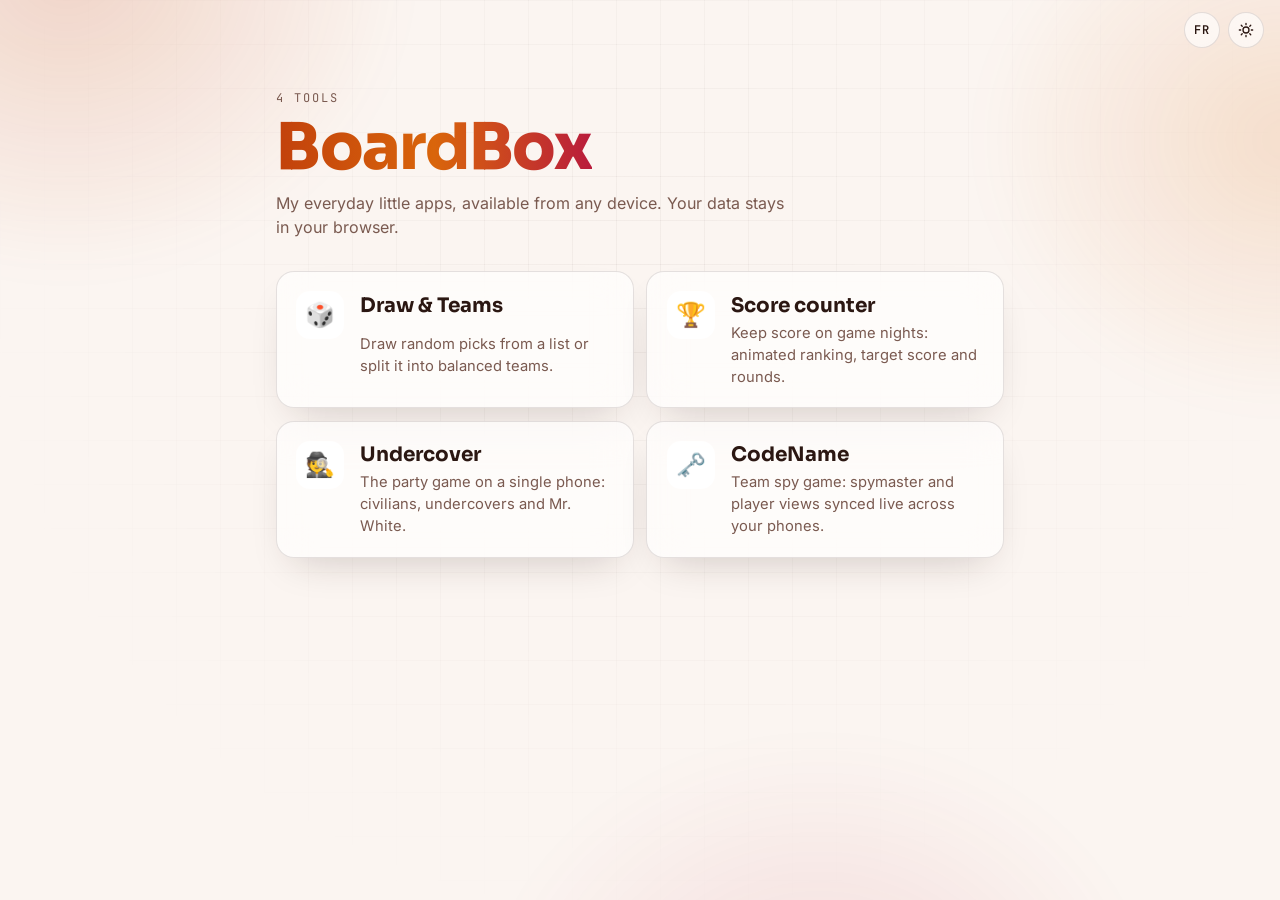
==== index.html @ 595f3a4e "Fluidité sur mobile : fond fixe, sans verre dépoli, dé 3D économe Au doigt, le flou du verre dépoli " ====
<!doctype html>
<html lang="fr">
<head>
<meta charset="utf-8">
<meta name="viewport" content="width=device-width,initial-scale=1,viewport-fit=cover">
<meta http-equiv="Content-Security-Policy" content="default-src 'self'; script-src 'self'; style-src 'self' 'unsafe-inline'; font-src 'self'; img-src 'self' data:; connect-src 'self'; object-src 'none'; base-uri 'self'; form-action 'self'">
<meta name="referrer" content="strict-origin-when-cross-origin">
<title data-i18n="title">BoardBox</title>
<meta name="description" content="BoardBox : petits outils et jeux de soirée, accessibles partout.">
<link rel="manifest" href="manifest.webmanifest">
<link rel="icon" type="image/png" href="commun/icons/favicon.png">
<link rel="apple-touch-icon" href="commun/icons/apple-touch-icon.png">
<meta name="theme-color" content="#150c0a">
<link rel="stylesheet" href="commun/base.css?v=12">
<script src="commun/commun.js?v=8"></script>
<style>
/* Barre du haut : seulement langue + thème, alignés à droite */
.topbar { justify-content: flex-end; }
main { width: 100%; max-width: 760px; margin: 0 auto; padding: 0 16px calc(env(safe-area-inset-bottom, 0px) + 40px); }
.hero { margin: 1.5rem 0 2rem; }
.eyebrow { font-family: var(--f-mono); font-size: .75rem; letter-spacing: .16em; text-transform: uppercase; color: var(--muted); }
h1 { font-family: var(--f-display); font-weight: 850; font-size: clamp(2.4rem, 9vw, 4rem); line-height: .95; letter-spacing: -.02em; margin: .6rem 0 .8rem; }

.lead { color: var(--muted); max-width: 52ch; margin: 0; }

.install { display: flex; align-items: center; gap: .8rem; padding: .9rem 1rem; margin-bottom: 1rem; border-radius: 18px; background: var(--surface); border: 1px solid var(--line); }
.install-icon { font-size: 1.6rem; }
.install-text { flex: 1; min-width: 0; }
.install-text p { margin: .15rem 0 0; color: var(--muted); font-size: .88rem; }
.install-btn { height: 40px; padding: 0 1rem; border-radius: 12px; font-weight: 600; }
.install-close { width: 36px; height: 36px; flex: none; border: 0; border-radius: 50%; background: transparent; color: var(--muted); }
.install-close:hover { background: var(--surface-2); }
.tools { list-style: none; margin: 0; padding: 0; display: grid; gap: .8rem; }
@media (min-width: 600px) { .tools { grid-template-columns: 1fr 1fr; } }
.tool { display: grid; grid-template-columns: auto 1fr; gap: .3rem 1rem; align-items: start; height: 100%; padding: 1.2rem; border-radius: 18px; background: var(--surface); border: 1px solid var(--line); color: inherit; text-decoration: none; transition: border-color .2s, transform .3s var(--ease); }
.tool:hover { border-color: var(--accent); transform: translateY(-2px); }
.tool-icon { grid-row: span 2; width: 48px; height: 48px; border-radius: 14px; display: grid; place-items: center; font-size: 1.5rem; background: var(--surface-2); }
.tool h2 { font-family: var(--f-display); font-size: 1.25rem; line-height: 1.15; margin: .15rem 0 0; }
.tool p { color: var(--muted); font-size: .92rem; margin: 0; }

</style>
</head>
<body>
<header class="topbar">
  <div class="topbar-actions">
    <button class="lang-btn" id="langBtn" type="button">EN</button>
    <button class="theme-btn" id="themeBtn" type="button" aria-label="Changer de thème" data-i18n-aria-label="common.theme">
      <svg viewBox="0 0 24 24" fill="none" stroke="currentColor" stroke-width="2" stroke-linecap="round"><circle cx="12" cy="12" r="4.5"/><path d="M12 2v2M12 20v2M2 12h2M20 12h2M4.9 4.9l1.4 1.4M17.7 17.7l1.4 1.4M4.9 19.1l1.4-1.4M17.7 6.3l1.4-1.4"/></svg>
    </button>
  </div>
</header>

<main>
  <section class="hero">
    <span class="eyebrow" id="count"></span>
    <h1><span class="grad-text" data-i18n="title">BoardBox</span></h1>
    <p class="lead" data-i18n="lead">Mes petites applis du quotidien, utilisables depuis n'importe quel appareil. Les données restent dans votre navigateur.</p>
  </section>

  <section class="install glass" id="install" hidden>
    <span class="install-icon" aria-hidden="true">📲</span>
    <div class="install-text">
      <b data-i18n="install.title">Installer l'appli</b>
      <p id="installText"></p>
    </div>
    <button class="btn-primary install-btn" id="installBtn" type="button" hidden data-i18n="install.button">Installer</button>
    <button class="install-close" id="installClose" type="button" aria-label="Masquer" data-i18n-aria-label="install.dismiss">✕</button>
  </section>

  <ul class="tools" id="tools"></ul>

</main>

<script src="accueil.js?v=7"></script>
</body>
</html>
---- commun/base.css ----
/* Design system de BoardBox — style « aurora » : fond lumineux animé, cartes en verre,
   titres en dégradé. Palette chaude rouge/orange (contrastes WCAG vérifiés). Thèmes clair et sombre.
   Les pages chargent ce fichier (polices incluses, voir @font-face ci-dessous), puis leur propre CSS. */

/* Polices auto-hébergées (SIL Open Font License, voir fonts/OFL-*.txt). Générées depuis Google Fonts :
   aucune requête vers Google à l'utilisation. Polices variables : un fichier par police et par sous-ensemble. */
@font-face { font-family: 'Inter'; font-style: normal; font-weight: 400 700; font-display: swap;
  src: url('fonts/inter-latin.woff2') format('woff2');
  unicode-range: U+0000-00FF, U+0131, U+0152-0153, U+02BB-02BC, U+02C6, U+02DA, U+02DC, U+0304, U+0308, U+0329, U+2000-206F, U+20AC, U+2122, U+2191, U+2193, U+2212, U+2215, U+FEFF, U+FFFD; }
@font-face { font-family: 'Inter'; font-style: normal; font-weight: 400 700; font-display: swap;
  src: url('fonts/inter-latin-ext.woff2') format('woff2');
  unicode-range: U+0100-02BA, U+02BD-02C5, U+02C7-02CC, U+02CE-02D7, U+02DD-02FF, U+0304, U+0308, U+0329, U+1D00-1DBF, U+1E00-1E9F, U+1EF2-1EFF, U+2020, U+20A0-20AB, U+20AD-20C4, U+2113, U+2C60-2C7F, U+A720-A7FF; }
@font-face { font-family: 'JetBrains Mono'; font-style: normal; font-weight: 400 600; font-display: swap;
  src: url('fonts/jetbrains-mono-latin.woff2') format('woff2');
  unicode-range: U+0000-00FF, U+0131, U+0152-0153, U+02BB-02BC, U+02C6, U+02DA, U+02DC, U+0304, U+0308, U+0329, U+2000-206F, U+20AC, U+2122, U+2191, U+2193, U+2212, U+2215, U+FEFF, U+FFFD; }
@font-face { font-family: 'JetBrains Mono'; font-style: normal; font-weight: 400 600; font-display: swap;
  src: url('fonts/jetbrains-mono-latin-ext.woff2') format('woff2');
  unicode-range: U+0100-02BA, U+02BD-02C5, U+02C7-02CC, U+02CE-02D7, U+02DD-02FF, U+0304, U+0308, U+0329, U+1D00-1DBF, U+1E00-1E9F, U+1EF2-1EFF, U+2020, U+20A0-20AB, U+20AD-20C4, U+2113, U+2C60-2C7F, U+A720-A7FF; }
@font-face { font-family: 'Sora'; font-style: normal; font-weight: 400 800; font-display: swap;
  src: url('fonts/sora-latin.woff2') format('woff2');
  unicode-range: U+0000-00FF, U+0131, U+0152-0153, U+02BB-02BC, U+02C6, U+02DA, U+02DC, U+0304, U+0308, U+0329, U+2000-206F, U+20AC, U+2122, U+2191, U+2193, U+2212, U+2215, U+FEFF, U+FFFD; }
@font-face { font-family: 'Sora'; font-style: normal; font-weight: 400 800; font-display: swap;
  src: url('fonts/sora-latin-ext.woff2') format('woff2');
  unicode-range: U+0100-02BA, U+02BD-02C5, U+02C7-02CC, U+02CE-02D7, U+02DD-02FF, U+0304, U+0308, U+0329, U+1D00-1DBF, U+1E00-1E9F, U+1EF2-1EFF, U+2020, U+20A0-20AB, U+20AD-20C4, U+2113, U+2C60-2C7F, U+A720-A7FF; }


/* ---------- Couleurs : thème clair (par défaut) ---------- */
:root {
  --bg: #fbf5f1;
  --surface: rgba(255, 255, 255, .64);      /* verre */
  --surface-2: rgba(255, 255, 255, .86);    /* verre plus opaque */
  --field: rgba(255, 255, 255, .92);        /* fond des champs */
  --ink: #2b1712;
  --muted: #7a5a50;
  --line: rgba(43, 23, 18, .12);
  --accent: #c2410c;                        /* orange brûlé : boutons, liens */
  --accent-2: #d9650b;                      /* orange */
  --accent-3: #b91c3c;                      /* rouge */
  --on-accent: #ffffff;
  --grad: linear-gradient(135deg, #b91c3c 0%, #c2410c 50%, #d9650b 100%);
  --signal: #d97706; --signal-soft: #fdebd3; --signal-ink: #5a2d00;
  --ok: #0f8a5f; --danger: #c42b3a;
  --shadow: 0 18px 40px -18px rgba(43, 23, 18, .22);
  --orb-1: rgba(194, 65, 12, .18); --orb-2: rgba(217, 101, 11, .16); --orb-3: rgba(185, 28, 60, .12);
  --grid-line: rgba(43, 23, 18, .045);

  --f-display: "Sora", system-ui, sans-serif;
  --f-body: "Inter", system-ui, -apple-system, "Segoe UI", Roboto, sans-serif;
  --f-mono: "JetBrains Mono", ui-monospace, "SF Mono", Menlo, Consolas, monospace;
  --ease: cubic-bezier(.2, .8, .2, 1);
  color-scheme: light;

  /* Alias historiques utilisés par tirage/ (même sens que ci-dessus) */
  --glass: var(--surface); --glass-strong: var(--surface-2); --border: var(--line);
  --text: var(--ink); --text-dim: var(--muted); --accent-1: var(--accent); --error: var(--danger);
}

/* ---------- Thème sombre ---------- */
@media (prefers-color-scheme: dark) {
  :root:not([data-theme="light"]) {
    --bg: #150c0a;
    --surface: rgba(255, 240, 232, .055);
    --surface-2: rgba(255, 240, 232, .095);
    --field: rgba(0, 0, 0, .3);
    --ink: #f7ece7;
    --muted: #c9aca2;
    --line: rgba(255, 236, 228, .12);
    --accent: #f47a55;
    --accent-2: #f6a75e;
    --accent-3: #ee6366;
    --on-accent: #1f0d07;
    --grad: linear-gradient(135deg, #ee6366 0%, #f47a55 50%, #f6a75e 100%);
    --signal: #f6a75e; --signal-soft: #3d2410; --signal-ink: #ffd8b0;
    --ok: #34d399; --danger: #ff6b78;
    --shadow: 0 20px 50px rgba(0, 0, 0, .4);
    --orb-1: rgba(244, 122, 85, .26); --orb-2: rgba(246, 167, 94, .18); --orb-3: rgba(238, 99, 102, .16);
    --grid-line: rgba(255, 236, 228, .028);
    color-scheme: dark;
  }
}
:root[data-theme="dark"] {
  --bg: #150c0a;
  --surface: rgba(255, 240, 232, .055);
  --surface-2: rgba(255, 240, 232, .095);
  --field: rgba(0, 0, 0, .3);
  --ink: #f7ece7;
  --muted: #c9aca2;
  --line: rgba(255, 236, 228, .12);
  --accent: #f47a55;
  --accent-2: #f6a75e;
  --accent-3: #ee6366;
  --on-accent: #1f0d07;
  --grad: linear-gradient(135deg, #ee6366 0%, #f47a55 50%, #f6a75e 100%);
  --signal: #f6a75e; --signal-soft: #3d2410; --signal-ink: #ffd8b0;
  --ok: #34d399; --danger: #ff6b78;
  --shadow: 0 20px 50px rgba(0, 0, 0, .4);
  --orb-1: rgba(244, 122, 85, .26); --orb-2: rgba(246, 167, 94, .18); --orb-3: rgba(238, 99, 102, .16);
  --grid-line: rgba(255, 236, 228, .028);
  color-scheme: dark;
}

/* ---------- Jetons de composants ----------
   Les outils n'utilisent QUE ces variables (aucune couleur en dur, ni en CSS ni en JS) :
   changer de charte = modifier ce fichier uniquement. */
:root {
  --shadow-color: rgba(43, 23, 18, .18);      /* ombres portées */
  --overlay: rgba(43, 23, 18, .35);           /* voile derrière les fenêtres */
  --highlight-line: rgba(255, 255, 255, .75); /* liseré lumineux en haut des cartes en verre */
  /* Équipes de jeu (Nom de code…) : rouge, bleu, carte neutre, assassin */
  --team-red: #c8322f; --team-blue: #2563c9; --card-neutral: #dccbb9; --card-assassin: #1f1512;
}
@media (prefers-color-scheme: dark) {
  :root:not([data-theme="light"]) {
    --shadow-color: rgba(0, 0, 0, .45); --overlay: rgba(8, 4, 3, .62); --highlight-line: rgba(255, 255, 255, .3);
    --team-red: #cc3a35; --team-blue: #2f6fdc; --card-neutral: #6a5649; --card-assassin: #050302;
  }
}
:root[data-theme="dark"] {
  --shadow-color: rgba(0, 0, 0, .45); --overlay: rgba(8, 4, 3, .62); --highlight-line: rgba(255, 255, 255, .3);
  --team-red: #cc3a35; --team-blue: #2f6fdc; --card-neutral: #6a5649; --card-assassin: #050302;
}
:root {
  --on-color: #ffffff;                        /* texte sur une pastille colorée (avatars) */
  --on-signal: #1d1400;                       /* texte sur --signal (gagnant, meneur) */
  /* QR codes : toujours sombre sur clair, quel que soit le thème (certains lecteurs ne lisent pas l'inverse) */
  --qr-fg: #000000; --qr-bg: #ffffff;
  --shadow-lg: 0 30px 80px var(--shadow-color);
  --scrollbar: color-mix(in srgb, var(--ink) 20%, transparent);
  /* Bouton principal : même rendu dans tous les outils */
  --btn-primary-bg: var(--grad);
  --btn-primary-ink: var(--on-accent);
  --btn-primary-shadow: 0 8px 22px -8px color-mix(in srgb, var(--accent) 70%, transparent);
  /* Couleurs d'identité des joueurs (compteur…) : distinctes entre elles, lisibles avec --on-color */
  --player-1: #e8590c; --player-2: #3a7bd5; --player-3: #0f9a6c; --player-4: #b03fd4;
  --player-5: #c27c00; --player-6: #0884b5; --player-7: #d63447; --player-8: #4f8a0f;
  --player-9: #7a4bd8; --player-10: #a8560f; --player-11: #1a8585; --player-12: #c2347a;
}

/* ---------- Bouton principal partagé ---------- */
.btn-primary { background: var(--btn-primary-bg); color: var(--btn-primary-ink); border-color: transparent; box-shadow: var(--btn-primary-shadow); }

/* ---------- Reset ---------- */
*, *::before, *::after { box-sizing: border-box; }
[hidden] { display: none !important; }
html { -webkit-text-size-adjust: 100%; }
body { margin: 0; min-height: 100vh; background: var(--bg); color: var(--ink); font-family: var(--f-body); font-size: 16px; line-height: 1.5; overflow-x: hidden; transition: background-color .4s var(--ease), color .4s var(--ease); }
button, input, select, textarea { font: inherit; color: inherit; }
button { cursor: pointer; }
input::placeholder { color: var(--muted); opacity: .8; }
/* iPhone : Safari zoome sur tout champ dont le texte fait moins de 16px quand il reçoit le focus.
   Sur écran tactile, on impose donc 16px minimum à tous les champs de saisie. */
@media (pointer: coarse) {
  input, select, textarea { font-size: max(16px, 1em) !important; }
}
:focus-visible { outline: 2px solid var(--accent); outline-offset: 3px; border-radius: 6px; }

/* ---------- Fond aurora (sans balisage : pseudo-éléments du body) ---------- */
body::before {
  content: ""; position: fixed; inset: -20vmax; z-index: -2; pointer-events: none;
  background:
    radial-gradient(38vmax 34vmax at 18% 16%, var(--orb-1), transparent 70%),
    radial-gradient(34vmax 30vmax at 86% 28%, var(--orb-2), transparent 70%),
    radial-gradient(38vmax 34vmax at 60% 92%, var(--orb-3), transparent 70%);
  filter: blur(20px);
  animation: aurora 26s ease-in-out infinite alternate;
}
body::after {
  content: ""; position: fixed; inset: 0; z-index: -1; pointer-events: none;
  background-image: linear-gradient(var(--grid-line) 1px, transparent 1px), linear-gradient(90deg, var(--grid-line) 1px, transparent 1px);
  background-size: 44px 44px;
  mask-image: radial-gradient(circle at 50% 30%, #000, transparent 75%);
  -webkit-mask-image: radial-gradient(circle at 50% 30%, #000, transparent 75%);
}
@keyframes aurora {
  0% { transform: translate(0, 0) scale(1); }
  50% { transform: translate(3vmax, 2vmax) scale(1.06); }
  100% { transform: translate(-2vmax, 3vmax) scale(1.02); }
}

/* ---------- Verre : cartes, panneaux, fenêtres ---------- */
.card, .glass, dialog {
  backdrop-filter: blur(18px) saturate(1.2);
  -webkit-backdrop-filter: blur(18px) saturate(1.2);
  box-shadow: var(--shadow);
}
.card { position: relative; }
.card::before {
  content: ""; position: absolute; top: 0; left: 12%; right: 12%; height: 1px; pointer-events: none;
  background: linear-gradient(90deg, transparent, rgba(255, 255, 255, .45), transparent);
}

/* ---------- Titres en dégradé ---------- */
/* Dégradé cyclique (orange brûlé → orange → rouge → orange → orange brûlé) : avec background-size 200%,
   l'orange reste visible quelle que soit la position de l'animation. */
:root { --grad-title: linear-gradient(90deg, var(--accent) 0%, var(--accent-2) 25%, var(--accent-3) 50%, var(--accent-2) 75%, var(--accent) 100%); }
.grad-text {
  background: var(--grad-title); background-size: 200% auto;
  -webkit-background-clip: text; background-clip: text;
  -webkit-text-fill-color: transparent; color: transparent;
  animation: shimmer 6s linear infinite;
}
@keyframes shimmer { to { background-position: 200% center; } }

/* ---------- Barre du haut commune : retour à l'accueil + bouton de thème ---------- */
.topbar { display: flex; align-items: center; justify-content: space-between; gap: .8rem; padding: calc(env(safe-area-inset-top, 0px) + 12px) 16px 12px; }
.back-link { display: inline-flex; align-items: center; gap: .4rem; height: 36px; padding: 0 .9rem; border-radius: 999px; border: 1px solid var(--line); background: var(--surface); color: var(--ink); text-decoration: none; font-size: .85rem; font-weight: 600; backdrop-filter: blur(12px); -webkit-backdrop-filter: blur(12px); }
.theme-btn { width: 36px; height: 36px; border-radius: 999px; border: 1px solid var(--line); background: var(--surface); color: var(--ink); display: grid; place-items: center; padding: 0; backdrop-filter: blur(12px); -webkit-backdrop-filter: blur(12px); }
.topbar-actions { display: flex; align-items: center; gap: .5rem; }
.lang-btn { min-width: 36px; height: 36px; padding: 0 .6rem; border-radius: 999px; border: 1px solid var(--line); background: var(--surface); color: var(--ink); font-family: var(--f-mono); font-size: .75rem; font-weight: 600; letter-spacing: .04em; backdrop-filter: blur(12px); -webkit-backdrop-filter: blur(12px); }
.back-link:hover, .theme-btn:hover, .lang-btn:hover { border-color: var(--accent); }
.theme-btn svg { width: 16px; height: 16px; }

@media (prefers-reduced-motion: reduce) {
  *, *::before, *::after { animation-duration: .001ms !important; animation-iteration-count: 1 !important; transition-duration: .001ms !important; }
}

/* ---------- Écrans tactiles : allègement pour un défilement fluide ----------
   Sur téléphone, le verre dépoli (backdrop-filter) devait recalculer son flou à chaque image, parce que
   le fond aurora bouge en permanence : le défilement et le tactile saccadaient. Au doigt, le fond reste
   donc immobile, le verre devient un simple fond translucide, et le reflet des titres ne passe qu'une fois
   (le dégradé est cyclique : la fin de l'animation se raccorde au début sans saut).
   Les !important l'emportent sur les styles propres à chaque outil (ex. cartes de tirage/). */
@media (pointer: coarse) {
  body::before { animation: none; filter: none; }
  *, *::before, *::after { -webkit-backdrop-filter: none !important; backdrop-filter: none !important; }
  .grad-text, h1 { animation-iteration-count: 1 !important; }
}
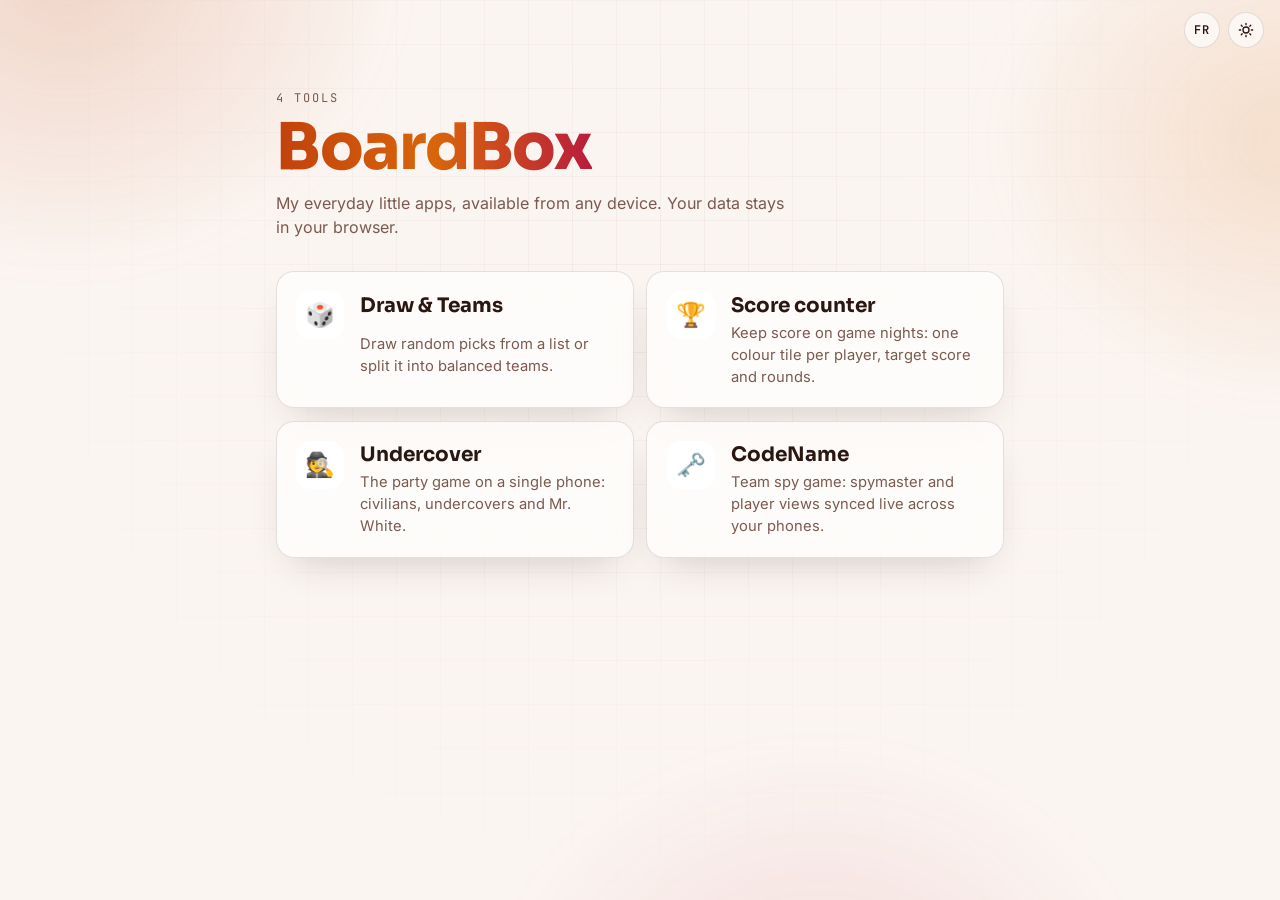
==== commit adec87dc: "Compteur : une tuile colorée par joueur (−10…+10, points de la manche) Inspiré de l'appli d'un collè" ====
--- a/index.html
+++ b/index.html
@@ -11,7 +11,7 @@
 <link rel="icon" type="image/png" href="commun/icons/favicon.png">
 <link rel="apple-touch-icon" href="commun/icons/apple-touch-icon.png">
 <meta name="theme-color" content="#150c0a">
-<link rel="stylesheet" href="commun/base.css?v=12">
+<link rel="stylesheet" href="commun/base.css?v=13">
 <script src="commun/commun.js?v=8"></script>
 <style>
 /* Barre du haut : seulement langue + thème, alignés à droite */
@@ -71,6 +71,6 @@
 
 </main>
 
-<script src="accueil.js?v=7"></script>
+<script src="accueil.js?v=8"></script>
 </body>
 </html>
--- a/commun/base.css
+++ b/commun/base.css
@@ -134,6 +134,8 @@
   --player-1: #e8590c; --player-2: #3a7bd5; --player-3: #0f9a6c; --player-4: #b03fd4;
   --player-5: #c27c00; --player-6: #0884b5; --player-7: #d63447; --player-8: #4f8a0f;
   --player-9: #7a4bd8; --player-10: #a8560f; --player-11: #1a8585; --player-12: #c2347a;
+  /* Voiles posés sur une couleur de joueur (tuiles du compteur) : plus sombre pour les boutons, plus clair pour les bandes */
+  --tint-dark: rgba(0, 0, 0, .2); --tint-light: rgba(255, 255, 255, .32);
 }
 
 /* ---------- Bouton principal partagé ---------- */
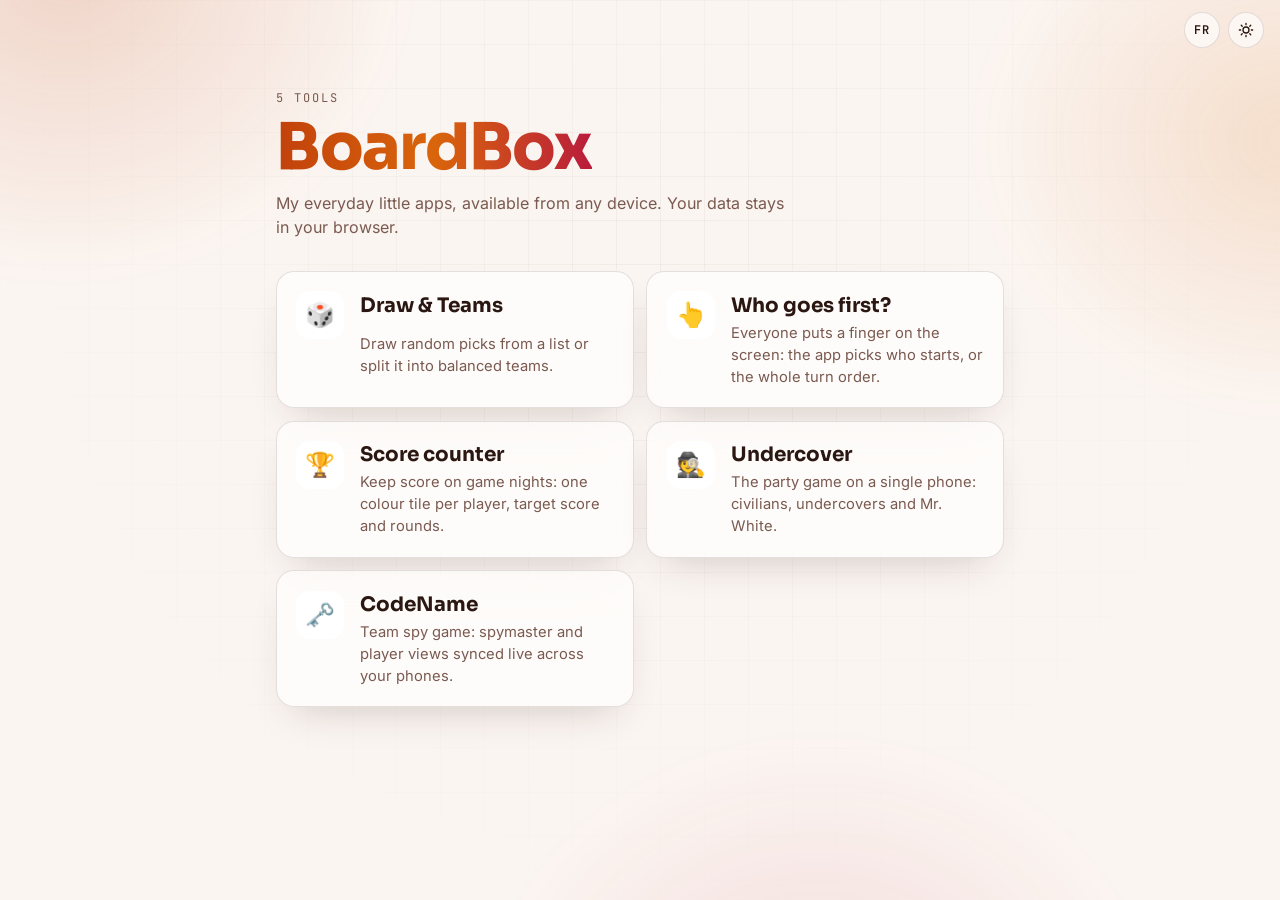
==== commit b3d290f3: "Nouvel outil : Qui commence ? Chacun pose un doigt sur l'écran ; après 2 s sans changement, l'appli " ====
--- a/index.html
+++ b/index.html
@@ -71,6 +71,6 @@
 
 </main>
 
-<script src="accueil.js?v=8"></script>
+<script src="accueil.js?v=9"></script>
 </body>
 </html>
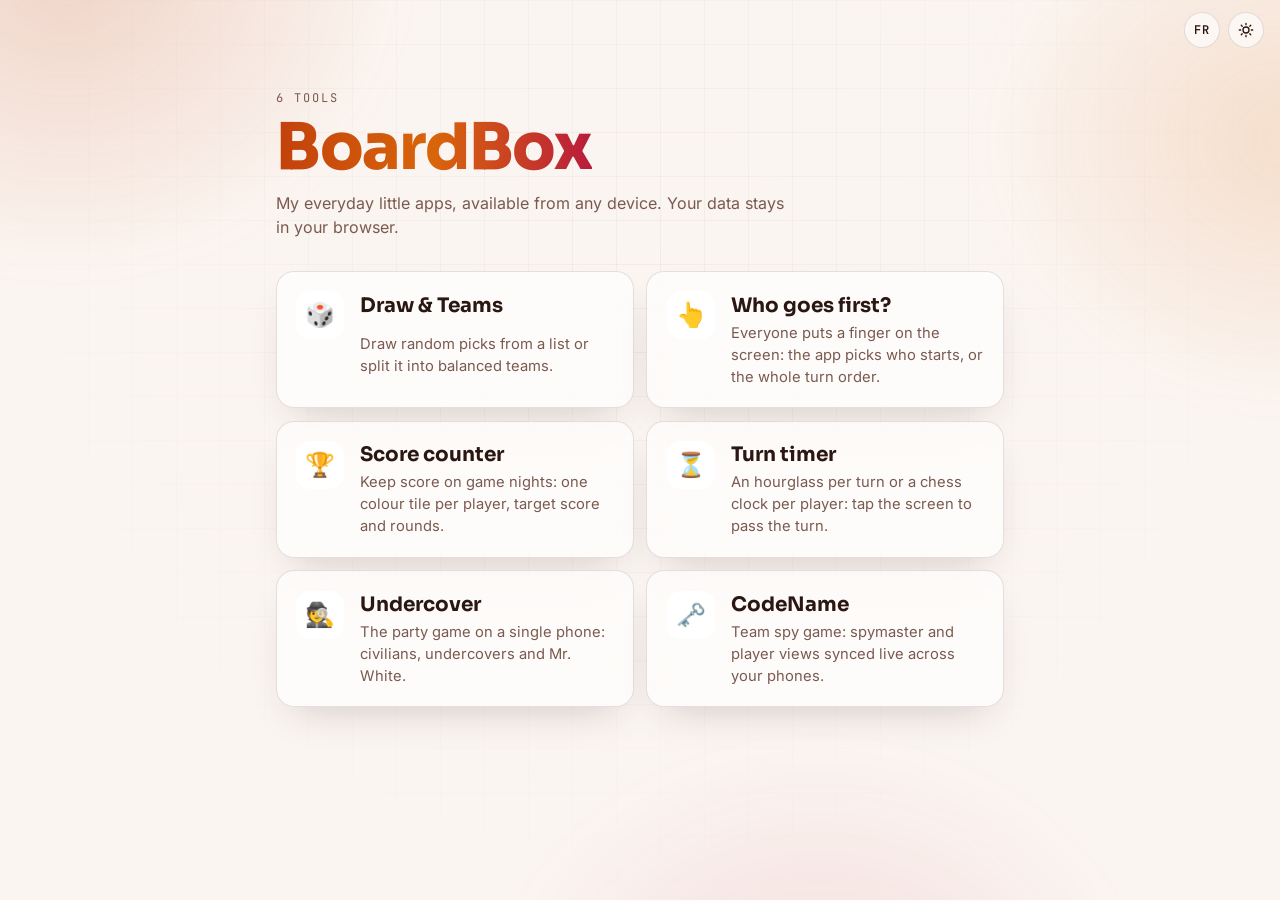
==== commit 0cf3e038: "Nouvel outil : Minuteur de tours (sablier ou pendule) Pour que les longues réflexions ne ralentissen" ====
--- a/index.html
+++ b/index.html
@@ -71,6 +71,6 @@
 
 </main>
 
-<script src="accueil.js?v=9"></script>
+<script src="accueil.js?v=10"></script>
 </body>
 </html>
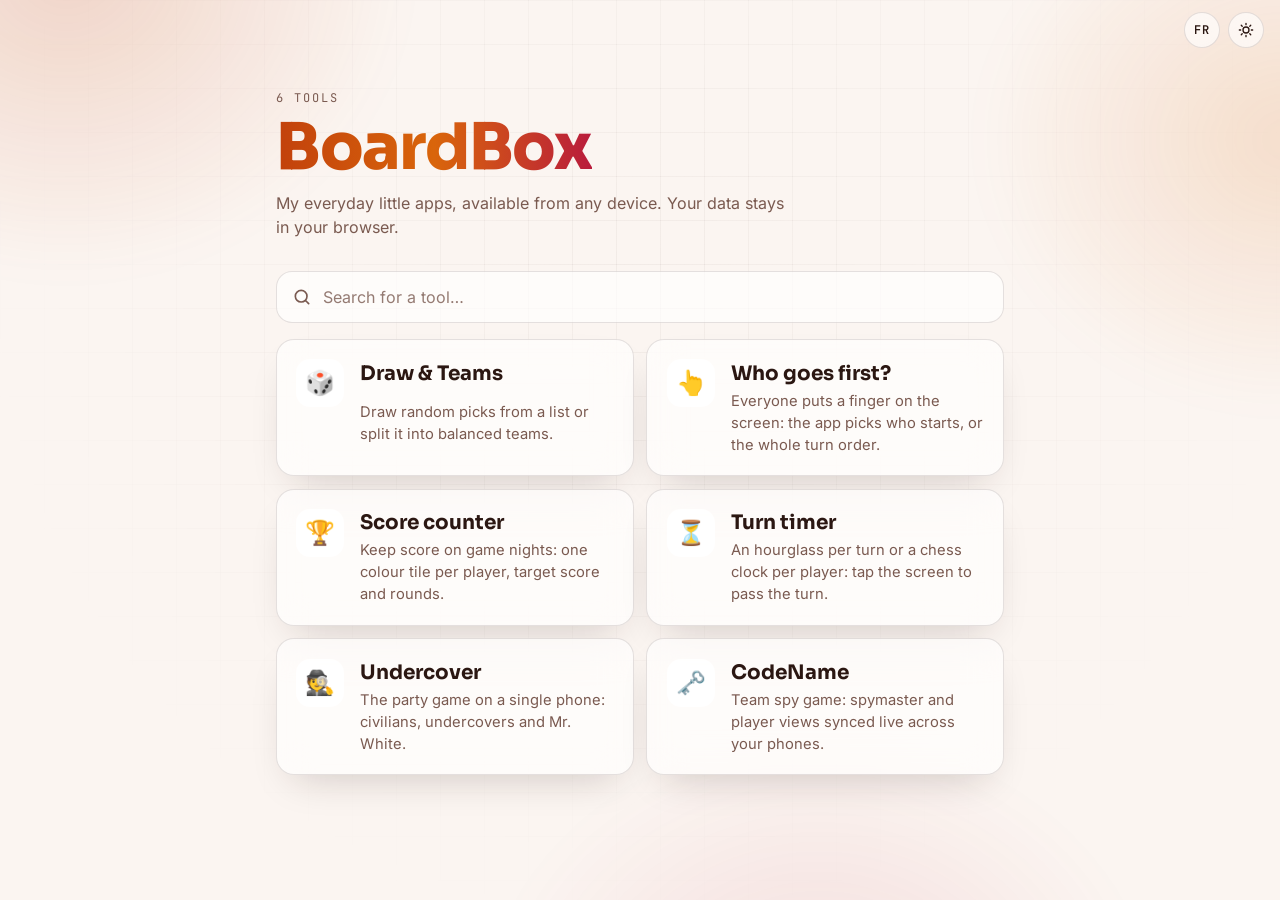
==== commit d2cdebd4: "Accueil : recherche des outils par nom, description et mots-clés Avec 6 outils (bientôt plus), la li" ====
--- a/index.html
+++ b/index.html
@@ -30,6 +30,12 @@
 .install-btn { height: 40px; padding: 0 1rem; border-radius: 12px; font-weight: 600; }
 .install-close { width: 36px; height: 36px; flex: none; border: 0; border-radius: 50%; background: transparent; color: var(--muted); }
 .install-close:hover { background: var(--surface-2); }
+.search { position: relative; margin-bottom: 1rem; }
+.search svg { position: absolute; left: 1rem; top: 50%; width: 20px; height: 20px; transform: translateY(-50%); color: var(--muted); pointer-events: none; }
+.search input { width: 100%; height: 52px; padding: 0 1rem 0 2.9rem; border-radius: 16px; background: var(--surface); border: 1px solid var(--line); color: inherit; font: inherit; font-size: 1rem; }
+.search input:focus { outline: none; border-color: var(--accent); }
+.search input::placeholder { color: var(--muted); }
+.search-empty { color: var(--muted); text-align: center; margin: 1.5rem 0; }
 .tools { list-style: none; margin: 0; padding: 0; display: grid; gap: .8rem; }
 @media (min-width: 600px) { .tools { grid-template-columns: 1fr 1fr; } }
 .tool { display: grid; grid-template-columns: auto 1fr; gap: .3rem 1rem; align-items: start; height: 100%; padding: 1.2rem; border-radius: 18px; background: var(--surface); border: 1px solid var(--line); color: inherit; text-decoration: none; transition: border-color .2s, transform .3s var(--ease); }
@@ -52,7 +58,7 @@
 
 <main>
   <section class="hero">
-    <span class="eyebrow" id="count"></span>
+    <span class="eyebrow" id="count" aria-live="polite"></span>
     <h1><span class="grad-text" data-i18n="title">BoardBox</span></h1>
     <p class="lead" data-i18n="lead">Mes petites applis du quotidien, utilisables depuis n'importe quel appareil. Les données restent dans votre navigateur.</p>
   </section>
@@ -67,10 +73,18 @@
     <button class="install-close" id="installClose" type="button" aria-label="Masquer" data-i18n-aria-label="install.dismiss">✕</button>
   </section>
 
+  <div class="search" role="search">
+    <svg viewBox="0 0 24 24" fill="none" stroke="currentColor" stroke-width="2" stroke-linecap="round" aria-hidden="true"><circle cx="11" cy="11" r="7"/><path d="M20 20l-3.5-3.5"/></svg>
+    <input type="search" id="search" maxlength="40" autocomplete="off" spellcheck="false" enterkeyhint="go"
+           placeholder="Rechercher un outil…" data-i18n-placeholder="search.placeholder"
+           aria-label="Rechercher un outil" data-i18n-aria-label="search.label">
+  </div>
+
   <ul class="tools" id="tools"></ul>
+  <p class="search-empty" id="searchEmpty" hidden data-i18n="search.empty">Aucun outil ne correspond.</p>
 
 </main>
 
-<script src="accueil.js?v=10"></script>
+<script src="accueil.js?v=11"></script>
 </body>
 </html>
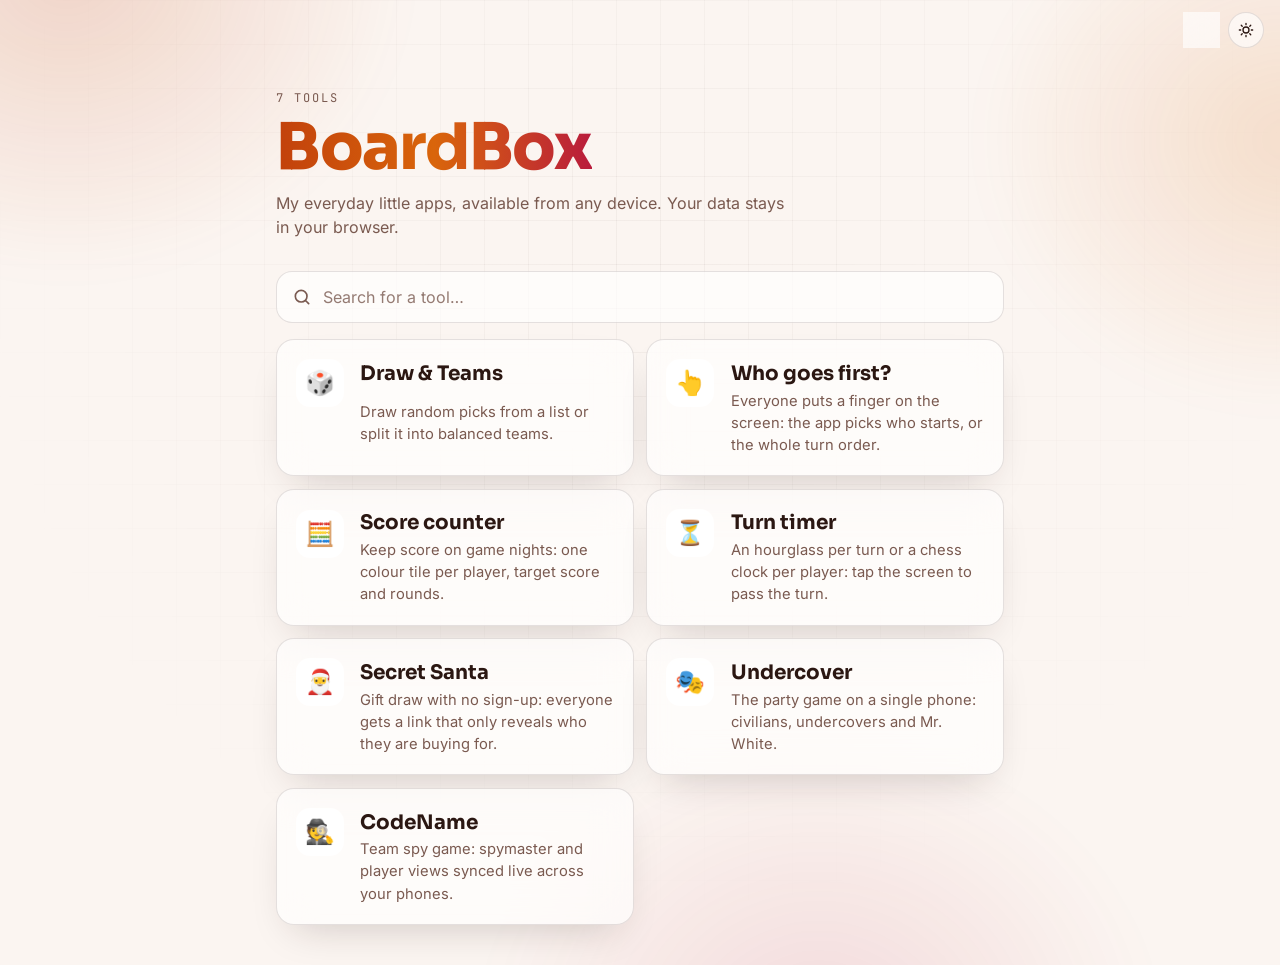
==== commit 160ab969: "Nouvel outil : Père Noël secret, tirage sans inscription Tirage sous exclusions, avec un lien ou un " ====
--- a/index.html
+++ b/index.html
@@ -85,6 +85,6 @@
 
 </main>
 
-<script src="accueil.js?v=11"></script>
+<script src="accueil.js?v=13"></script>
 </body>
 </html>
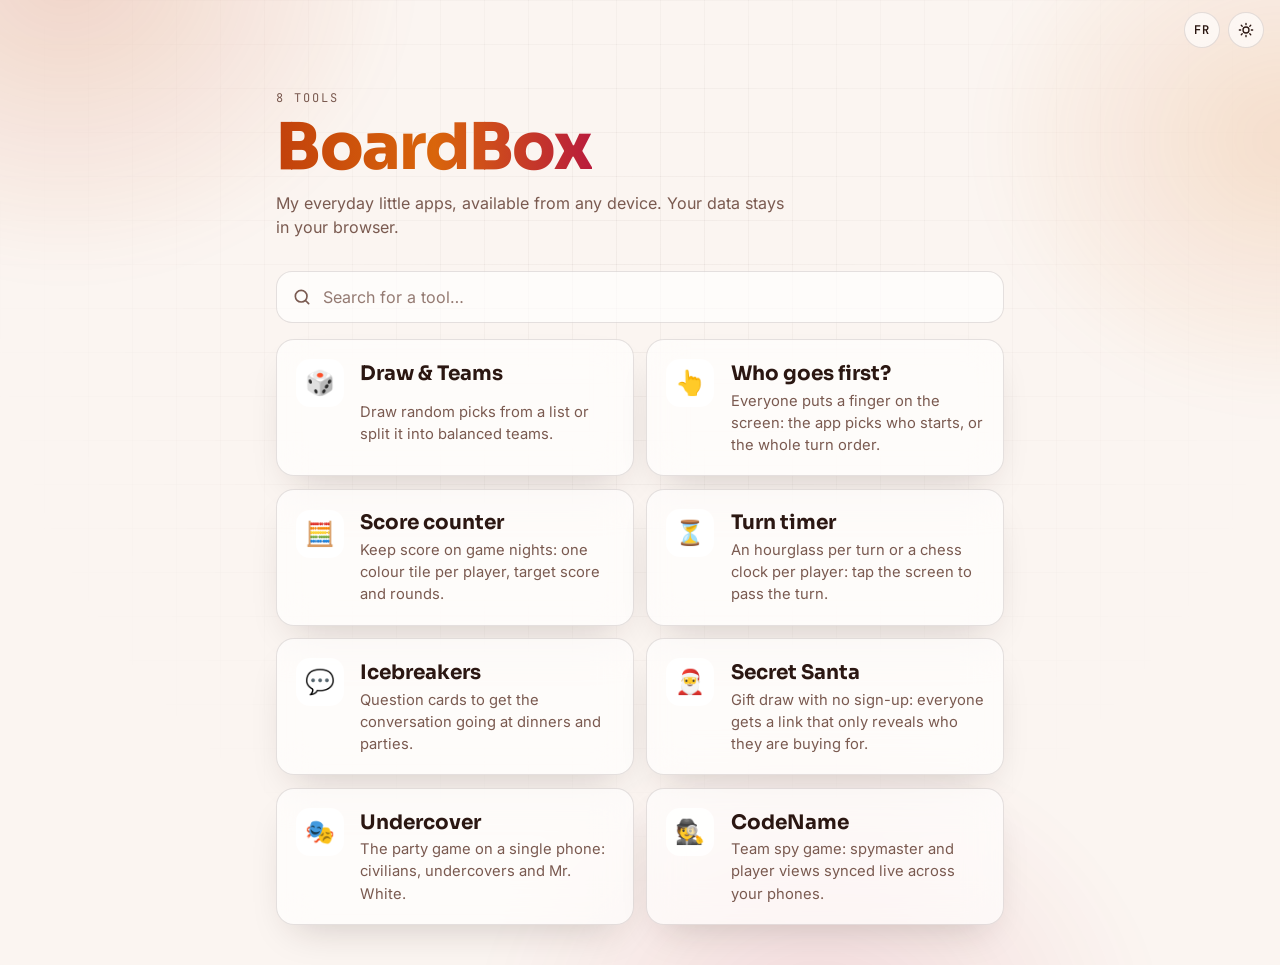
==== commit f667f1a9: "Nouvel outil : Brise-glace, cartes de questions pour les repas 6 paquets FR/EN en fichiers texte mod" ====
--- a/index.html
+++ b/index.html
@@ -85,6 +85,6 @@
 
 </main>
 
-<script src="accueil.js?v=13"></script>
+<script src="accueil.js?v=14"></script>
 </body>
 </html>
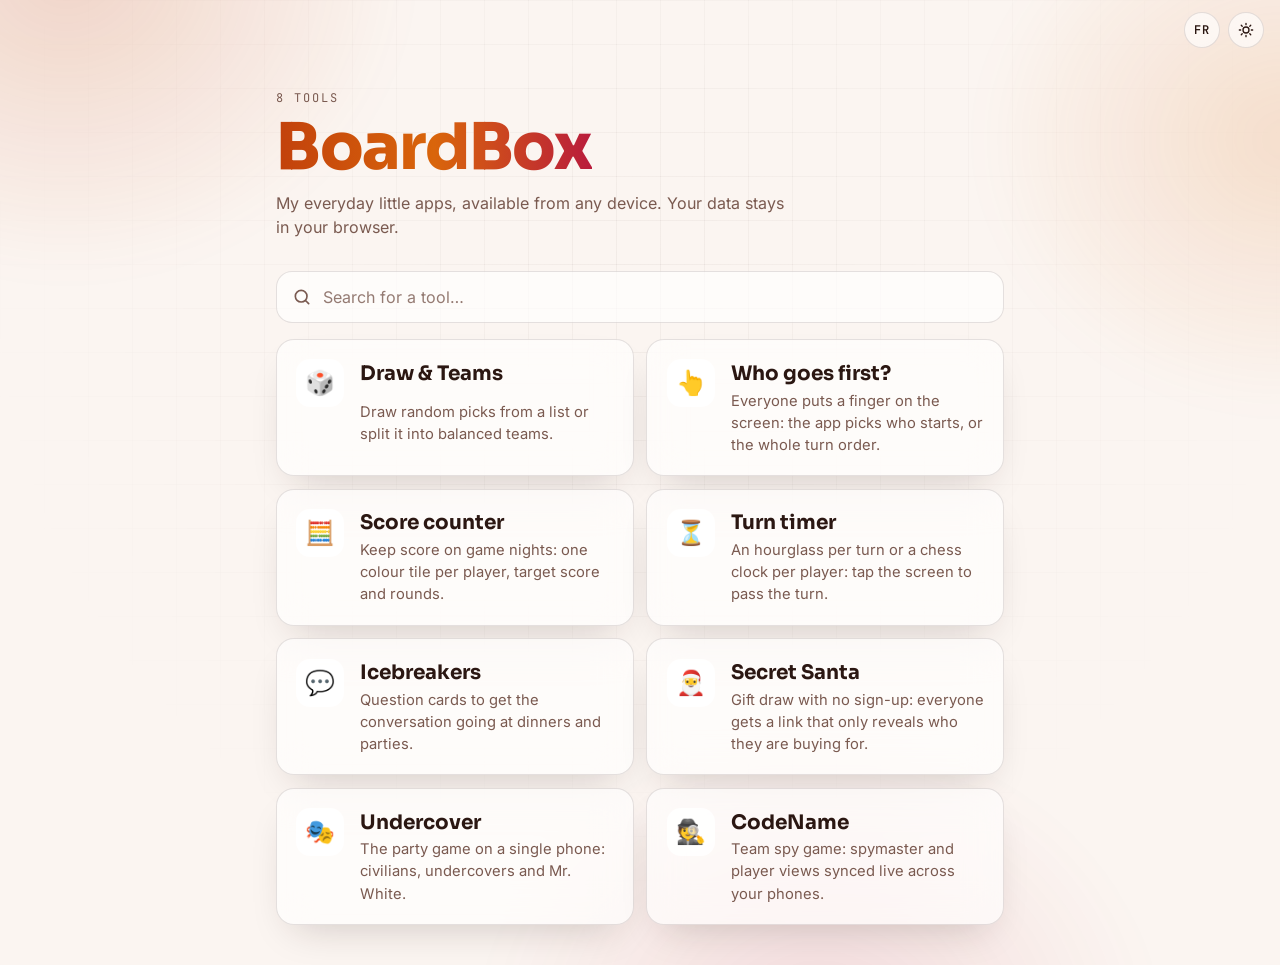
==== commit c82d235c: "Audit : accueil sans JS, aperçus de lien, sitemap, doc d'hébergement Sans JavaScript, moteurs de rec" ====
--- a/index.html
+++ b/index.html
@@ -5,14 +5,26 @@
 <meta name="viewport" content="width=device-width,initial-scale=1,viewport-fit=cover">
 <meta http-equiv="Content-Security-Policy" content="default-src 'self'; script-src 'self'; style-src 'self' 'unsafe-inline'; font-src 'self'; img-src 'self' data:; connect-src 'self'; object-src 'none'; base-uri 'self'; form-action 'self'">
 <meta name="referrer" content="strict-origin-when-cross-origin">
-<title data-i18n="title">BoardBox</title>
+<title data-i18n="pageTitle">BoardBox — outils et jeux de soirée</title>
 <meta name="description" content="BoardBox : petits outils et jeux de soirée, accessibles partout.">
+<link rel="canonical" href="https://boardbox.stream/">
+<meta property="og:type" content="website">
+<meta property="og:site_name" content="BoardBox">
+<meta property="og:locale" content="fr_FR">
+<meta property="og:title" content="BoardBox — outils et jeux de soirée">
+<meta property="og:description" content="BoardBox : petits outils et jeux de soirée, accessibles partout.">
+<meta property="og:url" content="https://boardbox.stream/">
+<meta property="og:image" content="https://boardbox.stream/commun/icons/apercu-lien.png">
+<meta property="og:image:width" content="1200">
+<meta property="og:image:height" content="630">
+<meta property="og:image:alt" content="BoardBox, outils et jeux pour vos soirées">
+<meta name="twitter:card" content="summary_large_image">
 <link rel="manifest" href="manifest.webmanifest">
 <link rel="icon" type="image/png" href="commun/icons/favicon.png">
 <link rel="apple-touch-icon" href="commun/icons/apple-touch-icon.png">
 <meta name="theme-color" content="#150c0a">
 <link rel="stylesheet" href="commun/base.css?v=13">
-<script src="commun/commun.js?v=8"></script>
+<script src="commun/commun.js?v=9"></script>
 <style>
 /* Barre du haut : seulement langue + thème, alignés à droite */
 .topbar { justify-content: flex-end; }
@@ -33,7 +45,7 @@
 .search { position: relative; margin-bottom: 1rem; }
 .search svg { position: absolute; left: 1rem; top: 50%; width: 20px; height: 20px; transform: translateY(-50%); color: var(--muted); pointer-events: none; }
 .search input { width: 100%; height: 52px; padding: 0 1rem 0 2.9rem; border-radius: 16px; background: var(--surface); border: 1px solid var(--line); color: inherit; font: inherit; font-size: 1rem; }
-.search input:focus { outline: none; border-color: var(--accent); }
+.search input:focus { border-color: var(--accent); }
 .search input::placeholder { color: var(--muted); }
 .search-empty { color: var(--muted); text-align: center; margin: 1.5rem 0; }
 .tools { list-style: none; margin: 0; padding: 0; display: grid; gap: .8rem; }
@@ -49,7 +61,7 @@
 <body>
 <header class="topbar">
   <div class="topbar-actions">
-    <button class="lang-btn" id="langBtn" type="button">EN</button>
+    <button class="lang-btn" id="langBtn" type="button" lang="en" aria-label="Switch to English">EN</button>
     <button class="theme-btn" id="themeBtn" type="button" aria-label="Changer de thème" data-i18n-aria-label="common.theme">
       <svg viewBox="0 0 24 24" fill="none" stroke="currentColor" stroke-width="2" stroke-linecap="round"><circle cx="12" cy="12" r="4.5"/><path d="M12 2v2M12 20v2M2 12h2M20 12h2M4.9 4.9l1.4 1.4M17.7 17.7l1.4 1.4M4.9 19.1l1.4-1.4M17.7 6.3l1.4-1.4"/></svg>
     </button>
@@ -58,7 +70,7 @@
 
 <main>
   <section class="hero">
-    <span class="eyebrow" id="count" aria-live="polite"></span>
+    <span class="eyebrow" id="count" aria-live="polite">8 outils</span>
     <h1><span class="grad-text" data-i18n="title">BoardBox</span></h1>
     <p class="lead" data-i18n="lead">Mes petites applis du quotidien, utilisables depuis n'importe quel appareil. Les données restent dans votre navigateur.</p>
   </section>
@@ -80,11 +92,54 @@
            aria-label="Rechercher un outil" data-i18n-aria-label="search.label">
   </div>
 
-  <ul class="tools" id="tools"></ul>
+  <!-- Cartes en dur : moteurs de recherche et aperçus de lien doivent voir les outils sans JavaScript.
+       accueil.js traduit les textes (clés data-i18n) et filtre les cartes (data-tool). -->
+  <ul class="tools" id="tools">
+    <li data-tool="tirage"><a class="tool glass" href="tirage/">
+      <span class="tool-icon" aria-hidden="true">🎲</span>
+      <h2 data-i18n="tirage.name">Tirage &amp; Équipes</h2>
+      <p data-i18n="tirage.desc">Tirez au sort dans une liste ou répartissez-la en équipes équilibrées.</p>
+    </a></li>
+    <li data-tool="quiCommence"><a class="tool glass" href="qui-commence/">
+      <span class="tool-icon" aria-hidden="true">👆</span>
+      <h2 data-i18n="quiCommence.name">Qui commence ?</h2>
+      <p data-i18n="quiCommence.desc">Chacun pose un doigt sur l'écran : l'appli désigne qui commence, ou tout l'ordre de jeu.</p>
+    </a></li>
+    <li data-tool="compteur"><a class="tool glass" href="compteur/">
+      <span class="tool-icon" aria-hidden="true">🧮</span>
+      <h2 data-i18n="compteur.name">Compteur de points</h2>
+      <p data-i18n="compteur.desc">Comptez les scores des soirées jeux : une tuile colorée par joueur, objectif et manches.</p>
+    </a></li>
+    <li data-tool="minuteur"><a class="tool glass" href="minuteur/">
+      <span class="tool-icon" aria-hidden="true">⏳</span>
+      <h2 data-i18n="minuteur.name">Minuteur de tours</h2>
+      <p data-i18n="minuteur.desc">Un sablier par tour ou une pendule par joueur : on touche l'écran pour passer la main.</p>
+    </a></li>
+    <li data-tool="briseGlace"><a class="tool glass" href="brise-glace/">
+      <span class="tool-icon" aria-hidden="true">💬</span>
+      <h2 data-i18n="briseGlace.name">Brise-glace</h2>
+      <p data-i18n="briseGlace.desc">Des cartes de questions pour lancer la conversation aux repas et aux soirées.</p>
+    </a></li>
+    <li data-tool="pereNoel"><a class="tool glass" href="pere-noel/">
+      <span class="tool-icon" aria-hidden="true">🎅</span>
+      <h2 data-i18n="pereNoel.name">Père Noël secret</h2>
+      <p data-i18n="pereNoel.desc">Tirage des cadeaux sans inscription : chacun reçoit un lien qui ne révèle que sa propre personne à gâter.</p>
+    </a></li>
+    <li data-tool="undercover"><a class="tool glass" href="undercover/">
+      <span class="tool-icon" aria-hidden="true">🎭</span>
+      <h2 data-i18n="undercover.name">Undercover</h2>
+      <p data-i18n="undercover.desc">Le jeu d'ambiance sur un seul téléphone : civils, undercovers et Mister White.</p>
+    </a></li>
+    <li data-tool="codenames"><a class="tool glass" href="codenames/">
+      <span class="tool-icon" aria-hidden="true">🕵️</span>
+      <h2 data-i18n="codenames.name">CodeName</h2>
+      <p data-i18n="codenames.desc">Jeu d'espions en équipes : vue espion et vue joueur synchronisées en direct sur vos téléphones.</p>
+    </a></li>
+  </ul>
   <p class="search-empty" id="searchEmpty" hidden data-i18n="search.empty">Aucun outil ne correspond.</p>
 
 </main>
 
-<script src="accueil.js?v=14"></script>
+<script src="accueil.js?v=15"></script>
 </body>
 </html>
